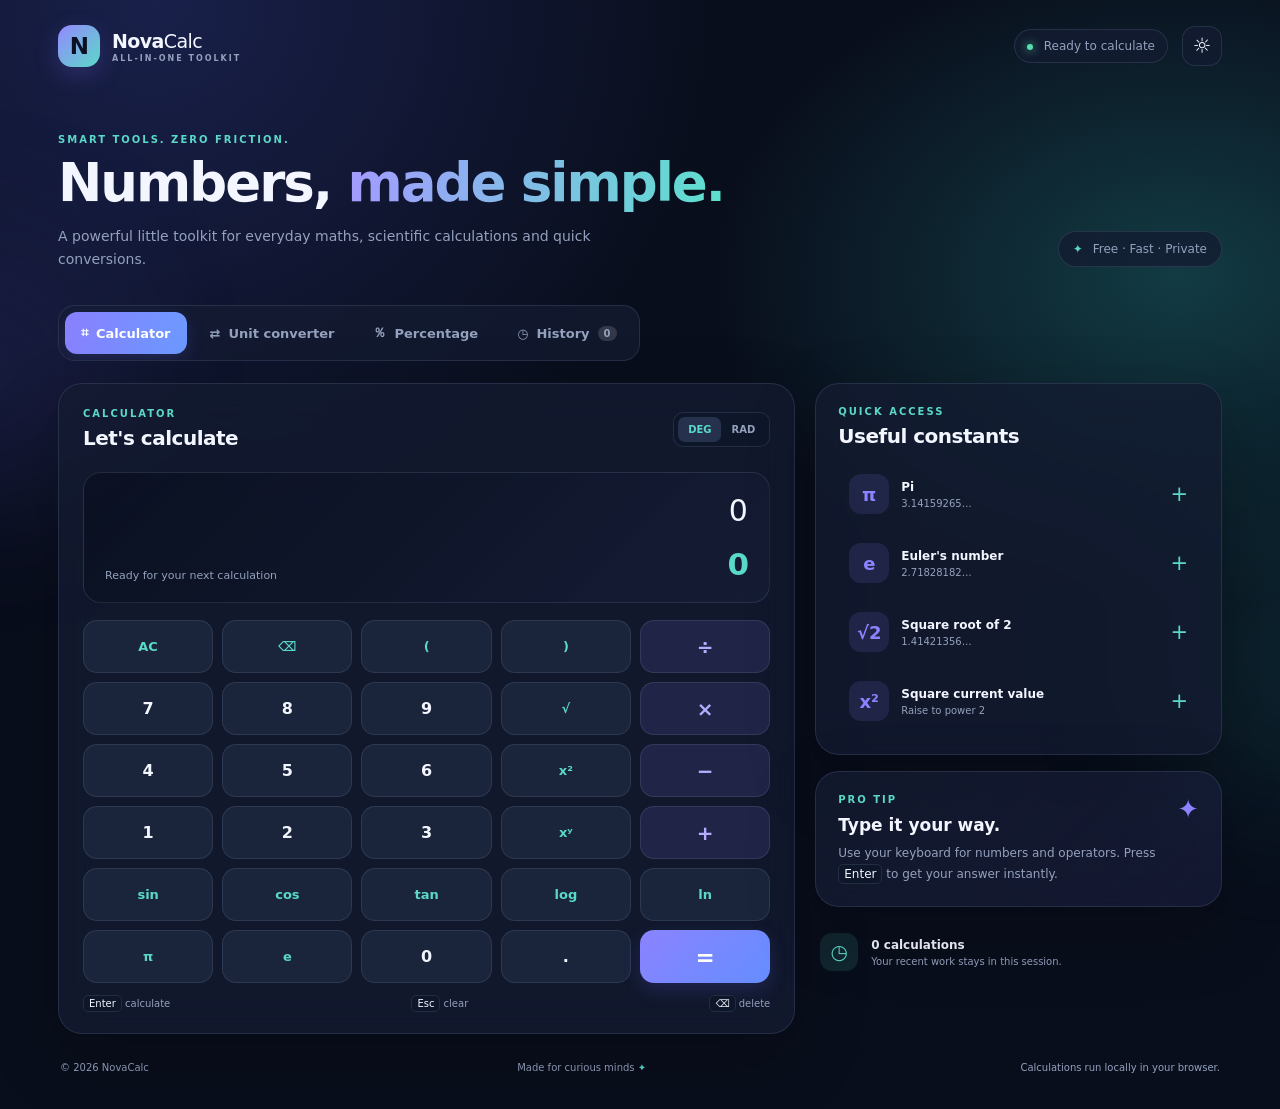
==== index.html @ 37efae39 "Add files via upload" ====
<!doctype html>
<html lang="en">
<head>
  <meta charset="utf-8">
  <meta name="viewport" content="width=device-width, initial-scale=1">
  <meta name="theme-color" content="#0b1020">
  <meta name="description" content="A polished all-in-one calculator with scientific functions, history, unit conversion and percentage tools.">
  <title>NovaCalc — All-in-One Calculator</title>
  <link rel="stylesheet" href="style.css">
  <script src="script.js" defer></script>
</head>
<body data-theme="dark">
  <div class="ambient ambient-one"></div>
  <div class="ambient ambient-two"></div>
  <header class="topbar">
    <a class="brand" href="#" aria-label="NovaCalc home">
      <span class="brand-mark">N</span>
      <span>Nova<span class="brand-light">Calc</span><small>ALL-IN-ONE TOOLKIT</small></span>
    </a>
    <div class="top-actions">
      <span class="status-pill"><span class="status-dot"></span> Ready to calculate</span>
      <button class="icon-button" id="themeToggle" aria-label="Switch to light theme" title="Switch theme">
        <span id="themeIcon">☼</span>
      </button>
    </div>
  </header>

  <main class="page-shell">
    <section class="hero">
      <div>
        <p class="eyebrow">SMART TOOLS. ZERO FRICTION.</p>
        <h1>Numbers, <span>made simple.</span></h1>
        <p class="hero-copy">A powerful little toolkit for everyday maths, scientific calculations and quick conversions.</p>
      </div>
      <div class="hero-chip"><span class="sparkle">✦</span> Free · Fast · Private</div>
    </section>

    <nav class="tabs" aria-label="Calculator tools">
      <button class="tab active" data-panel="calculator">⌗ <span>Calculator</span></button>
      <button class="tab" data-panel="converter">⇄ <span>Unit converter</span></button>
      <button class="tab" data-panel="percentage">％ <span>Percentage</span></button>
      <button class="tab" data-panel="history">◷ <span>History</span><span class="history-count" id="historyCount">0</span></button>
    </nav>

    <section class="panel active" id="calculatorPanel">
      <div class="calculator-layout">
        <article class="glass-card calculator-card">
          <div class="card-heading">
            <div><p class="eyebrow">CALCULATOR</p><h2>Let's calculate</h2></div>
            <div class="angle-switch" aria-label="Trigonometry angle mode">
              <button class="angle-option active" id="degMode">DEG</button>
              <button class="angle-option" id="radMode">RAD</button>
            </div>
          </div>
          <div class="display" aria-live="polite">
            <div class="expression" id="expression" aria-label="Expression">0</div>
            <div class="display-bottom"><span id="displayHint">Ready for your next calculation</span><output id="result">0</output></div>
          </div>
          <div class="keypad" id="keypad">
            <button class="key function" data-action="clear">AC</button>
            <button class="key function" data-action="delete" aria-label="Delete last character">⌫</button>
            <button class="key function" data-insert="(">(</button>
            <button class="key function" data-insert=")">)</button>
            <button class="key operator" data-insert="÷">÷</button>

            <button class="key" data-insert="7">7</button><button class="key" data-insert="8">8</button><button class="key" data-insert="9">9</button>
            <button class="key function" data-insert="sqrt(">√</button><button class="key operator" data-insert="×">×</button>

            <button class="key" data-insert="4">4</button><button class="key" data-insert="5">5</button><button class="key" data-insert="6">6</button>
            <button class="key function" data-insert="^2">x²</button><button class="key operator" data-insert="-">−</button>

            <button class="key" data-insert="1">1</button><button class="key" data-insert="2">2</button><button class="key" data-insert="3">3</button>
            <button class="key function" data-insert="^">xʸ</button><button class="key operator" data-insert="+">+</button>

            <button class="key function" data-insert="sin(">sin</button><button class="key function" data-insert="cos(">cos</button>
            <button class="key function" data-insert="tan(">tan</button><button class="key function" data-insert="log(">log</button>
            <button class="key function" data-insert="ln(">ln</button>

            <button class="key function" data-insert="π">π</button><button class="key function" data-insert="e">e</button>
            <button class="key" data-insert="0">0</button><button class="key" data-insert=".">.</button>
            <button class="key equals" data-action="equals">=</button>
          </div>
          <div class="calculator-footer"><span><kbd>Enter</kbd> calculate</span><span><kbd>Esc</kbd> clear</span><span><kbd>⌫</kbd> delete</span></div>
        </article>

        <aside class="side-column">
          <article class="glass-card quick-card">
            <div class="card-heading compact"><div><p class="eyebrow">QUICK ACCESS</p><h2>Useful constants</h2></div></div>
            <div class="constant-list">
              <button class="constant" data-constant="π"><span class="constant-symbol">π</span><span><b>Pi</b><small>3.14159265…</small></span><span class="constant-add">+</span></button>
              <button class="constant" data-constant="e"><span class="constant-symbol">e</span><span><b>Euler's number</b><small>2.71828182…</small></span><span class="constant-add">+</span></button>
              <button class="constant" data-constant="sqrt(2)"><span class="constant-symbol">√2</span><span><b>Square root of 2</b><small>1.41421356…</small></span><span class="constant-add">+</span></button>
              <button class="constant" data-constant="^2"><span class="constant-symbol">x²</span><span><b>Square current value</b><small>Raise to power 2</small></span><span class="constant-add">+</span></button>
            </div>
          </article>
          <article class="glass-card tip-card">
            <span class="tip-icon">✦</span><p class="eyebrow">PRO TIP</p>
            <h3>Type it your way.</h3>
            <p>Use your keyboard for numbers and operators. Press <kbd>Enter</kbd> to get your answer instantly.</p>
          </article>
          <article class="mini-stat">
            <span class="mini-stat-icon">◷</span><span><b id="miniHistoryCount">0 calculations</b><small>Your recent work stays in this session.</small></span>
          </article>
        </aside>
      </div>
    </section>

    <section class="panel" id="converterPanel">
      <article class="glass-card tool-card">
        <div class="card-heading"><div><p class="eyebrow">CONVERT WITH CONFIDENCE</p><h2>Unit converter</h2><p class="section-copy">Switch between common units in seconds.</p></div></div>
        <div class="form-grid">
          <label>Category<select id="unitCategory"><option value="length">Length</option><option value="weight">Weight / mass</option><option value="temperature">Temperature</option></select></label>
          <label>From<select id="unitFrom"></select></label>
          <label>To<select id="unitTo"></select></label>
          <label>Value<input id="unitValue" type="number" value="1" step="any" inputmode="decimal"></label>
        </div>
        <button class="primary-button" id="convertButton">Convert units <span>→</span></button>
        <div class="conversion-result"><span class="result-label">CONVERSION RESULT</span><strong id="conversionOutput">1 meter = 100 centimeters</strong><small id="conversionDetail">Enter a value and choose your units.</small></div>
      </article>
    </section>

    <section class="panel" id="percentagePanel">
      <article class="glass-card tool-card">
        <div class="card-heading"><div><p class="eyebrow">PERCENTAGE TOOLS</p><h2>Make percentages easy</h2><p class="section-copy">Discounts, changes and ratios without the mental maths.</p></div></div>
        <div class="percentage-grid">
          <section class="subtool"><span class="subtool-number">01</span><h3>Find a percentage</h3><p>What is <b>X%</b> of a number?</p><label>Percentage (%)<input id="pctRate" type="number" value="20" step="any"></label><label>Number<input id="pctNumber" type="number" value="150" step="any"></label><div class="subtool-result" id="pctResult">20% of 150 = 30</div></section>
          <section class="subtool"><span class="subtool-number">02</span><h3>Discount calculator</h3><p>Find your sale price and savings.</p><label>Original price<input id="discountPrice" type="number" value="1000" min="0" step="any"></label><label>Discount (%)<input id="discountRate" type="number" value="15" min="0" max="100" step="any"></label><div class="subtool-result" id="discountResult">Pay 850 · Save 150</div></section>
          <section class="subtool"><span class="subtool-number">03</span><h3>Percentage change</h3><p>Compare an old value to a new one.</p><label>Old value<input id="oldValue" type="number" value="80" step="any"></label><label>New value<input id="newValue" type="number" value="100" step="any"></label><div class="subtool-result" id="changeResult">25% increase</div></section>
          <section class="subtool"><span class="subtool-number">04</span><h3>Ratio calculator</h3><p>Compare two numbers as a ratio.</p><label>First value<input id="ratioA" type="number" value="12" step="any"></label><label>Second value<input id="ratioB" type="number" value="18" step="any"></label><div class="subtool-result" id="ratioResult">2 : 3</div></section>
        </div>
      </article>
    </section>

    <section class="panel" id="historyPanel">
      <article class="glass-card tool-card">
        <div class="card-heading"><div><p class="eyebrow">YOUR RECENT WORK</p><h2>Calculation history</h2><p class="section-copy">Reuse an expression or clear the list whenever you like.</p></div><button class="secondary-button" id="clearHistory">Clear history</button></div>
        <div id="historyList" class="history-list"><div class="empty-state"><span>◷</span><b>No calculations yet</b><p>Your completed calculations will appear here.</p></div></div>
      </article>
    </section>

    <footer class="footer"><span>© <span id="year"></span> NovaCalc</span><span>Made for curious minds <span class="footer-star">✦</span></span><span>Calculations run locally in your browser.</span></footer>
  </main>
  <div class="toast" id="toast" role="status" aria-live="polite"></div>
</body>
</html>
---- style.css ----
:root{color-scheme:dark;--bg:#090e1c;--panel:rgba(20,28,49,.78);--panel-solid:#121a2e;--panel-hover:rgba(42,54,83,.86);--border:rgba(163,180,221,.14);--text:#f3f6ff;--muted:#94a1bd;--accent:#8b83ff;--accent-2:#5ad8c8;--key:#1a243b;--shadow:0 24px 70px rgba(0,0,0,.22);--input:#0e1629}
*{box-sizing:border-box}html{scroll-behavior:smooth}body{margin:0;min-height:100vh;background:radial-gradient(ellipse at 12% 0%,#19204a 0,transparent 36%),radial-gradient(ellipse at 92% 25%,#123b43 0,transparent 28%),var(--bg);font-family:Inter,ui-sans-serif,system-ui,-apple-system,BlinkMacSystemFont,"Segoe UI",sans-serif;color:var(--text);transition:background .25s,color .25s;overflow-x:hidden}body[data-theme="light"]{color-scheme:light;--bg:#f1f4fb;--panel:rgba(255,255,255,.8);--panel-solid:#fff;--panel-hover:#f1f2ff;--border:rgba(56,70,110,.15);--text:#1a2440;--muted:#6c7894;--accent:#6559e8;--accent-2:#078f8b;--key:#edf0fa;--shadow:0 24px 70px rgba(49,64,113,.12);--input:#f6f7fc;background:radial-gradient(ellipse at 12% 0%,#e1e5ff 0,transparent 36%),radial-gradient(ellipse at 92% 25%,#d9f6f0 0,transparent 28%),var(--bg)}
button,input,select{font:inherit}button{cursor:pointer}button:focus-visible,input:focus-visible,select:focus-visible{outline:2px solid var(--accent);outline-offset:3px}.ambient{position:fixed;pointer-events:none;filter:blur(90px);opacity:.14;border-radius:50%;z-index:-1}.ambient-one{width:240px;height:240px;background:#7769ff;top:28%;left:-140px}.ambient-two{width:260px;height:260px;background:#2edac2;right:-150px;top:58%}.topbar{max-width:1220px;margin:auto;padding:25px 28px;display:flex;align-items:center;justify-content:space-between;gap:20px}.brand{display:flex;align-items:center;gap:12px;text-decoration:none;color:var(--text);font-weight:800;letter-spacing:-.6px;font-size:19px}.brand-mark{display:grid;place-items:center;width:42px;height:42px;border-radius:14px;background:linear-gradient(135deg,#9488ff,#5bd9c8);color:#0b1122;font-size:23px;box-shadow:0 8px 24px #766fff38}.brand-light{font-weight:500}.brand small{display:block;color:var(--muted);font-size:8px;letter-spacing:2px;margin-top:2px}.top-actions{display:flex;align-items:center;gap:14px}.status-pill{font-size:12px;color:var(--muted);border:1px solid var(--border);padding:9px 12px;border-radius:100px;background:var(--panel)}.status-dot{display:inline-block;width:6px;height:6px;border-radius:50%;background:#57dfad;margin-right:7px;box-shadow:0 0 10px #57dfad}.icon-button{width:40px;height:40px;border-radius:13px;border:1px solid var(--border);background:var(--panel);color:var(--text);font-size:21px}.page-shell{max-width:1220px;margin:auto;padding:15px 28px 28px}.hero{display:flex;align-items:flex-end;justify-content:space-between;gap:20px;margin:27px 0 34px}.eyebrow{font-size:10px;letter-spacing:2px;font-weight:800;color:var(--accent-2);margin:0 0 10px}.hero h1{font-size:clamp(34px,5vw,53px);letter-spacing:-2px;line-height:1.06;margin:0;font-weight:800}.hero h1 span{background:linear-gradient(90deg,#a39bff,#5de0cd);-webkit-background-clip:text;background-clip:text;color:transparent}.hero-copy,.section-copy{color:var(--muted);line-height:1.65;max-width:580px;font-size:14px;margin:14px 0 0}.hero-chip{white-space:nowrap;font-size:12px;color:var(--muted);padding:10px 14px;border:1px solid var(--border);background:var(--panel);border-radius:100px;margin-bottom:4px}.sparkle,.footer-star{color:var(--accent-2);margin-right:6px}.tabs{display:flex;gap:7px;padding:6px;border:1px solid var(--border);border-radius:17px;background:var(--panel);width:max-content;max-width:100%;margin-bottom:22px;overflow-x:auto}.tab{border:0;background:transparent;color:var(--muted);padding:12px 16px;border-radius:12px;font-weight:650;font-size:13px;white-space:nowrap;display:flex;align-items:center;gap:8px}.tab.active{background:linear-gradient(110deg,#8a7fff,#6b9bff);color:#fff;box-shadow:0 6px 18px #716aff30}.history-count{font-size:10px;border-radius:100px;background:#ffffff24;padding:2px 6px}.panel{display:none}.panel.active{display:block;animation:fade-in .22s ease}@keyframes fade-in{from{opacity:0;transform:translateY(5px)}to{opacity:1;transform:translateY(0)}}.calculator-layout{display:grid;grid-template-columns:minmax(0,1.45fr) minmax(270px,.8fr);gap:20px}.glass-card{border:1px solid var(--border);background:var(--panel);backdrop-filter:blur(18px);-webkit-backdrop-filter:blur(18px);border-radius:24px;box-shadow:var(--shadow)}.calculator-card{padding:24px}.card-heading{display:flex;align-items:center;justify-content:space-between;gap:16px;margin-bottom:22px}.card-heading h2{font-size:20px;letter-spacing:-.5px;margin:0}.card-heading .eyebrow{margin-bottom:7px}.angle-switch{display:flex;background:var(--input);border:1px solid var(--border);border-radius:10px;padding:4px}.angle-option{border:0;background:transparent;color:var(--muted);font-size:10px;font-weight:800;padding:7px 10px;border-radius:7px}.angle-option.active{background:var(--panel-hover);color:var(--accent-2)}.display{border:1px solid var(--border);background:linear-gradient(135deg,rgba(8,13,28,.65),rgba(28,36,65,.42));border-radius:18px;padding:20px 21px;margin-bottom:17px;min-height:125px;display:flex;flex-direction:column;justify-content:space-between;gap:18px;overflow:hidden}body[data-theme="light"] .display{background:linear-gradient(135deg,#f8f9ff,#e9edfb)}.expression{font-size:clamp(21px,3vw,30px);font-weight:500;text-align:right;overflow-wrap:anywhere;min-height:34px;letter-spacing:.3px}.display-bottom{display:flex;align-items:flex-end;justify-content:space-between;gap:12px}.display-bottom span{font-size:11px;color:var(--muted)}.display-bottom output{font-size:clamp(22px,3vw,31px);font-weight:750;letter-spacing:-.8px;color:var(--accent-2);text-align:right;overflow-wrap:anywhere}.keypad{display:grid;grid-template-columns:repeat(5,minmax(0,1fr));gap:9px}.key{border:1px solid var(--border);background:var(--key);color:var(--text);min-height:53px;border-radius:14px;font-size:16px;font-weight:650;transition:transform .12s,background .12s,border-color .12s}.key:hover{background:var(--panel-hover);transform:translateY(-1px);border-color:#8a83ff6b}.key:active{transform:scale(.97)}.key.function{color:var(--accent-2);font-size:13px}.key.operator{background:rgba(139,131,255,.13);color:#b4adff;font-size:20px}.key.equals{background:linear-gradient(135deg,#8b83ff,#648dff);color:white;border:0;font-size:23px;box-shadow:0 7px 18px #6f6aff2c}.calculator-footer{display:flex;justify-content:space-between;gap:8px;flex-wrap:wrap;margin-top:15px;color:var(--muted);font-size:10px}kbd{font:inherit;border:1px solid var(--border);border-radius:5px;padding:2px 5px;background:var(--input);color:var(--text)}.side-column{display:flex;flex-direction:column;gap:16px}.quick-card{padding:22px}.card-heading.compact{margin-bottom:15px}.constant-list{display:grid;gap:7px}.constant{display:flex;align-items:center;gap:12px;text-align:left;border:1px solid transparent;border-radius:13px;padding:10px;background:transparent;color:var(--text)}.constant:hover{background:var(--panel-hover);border-color:var(--border)}.constant-symbol{display:grid;place-items:center;width:40px;height:40px;flex-shrink:0;border-radius:12px;background:rgba(139,131,255,.13);color:var(--accent);font-size:18px;font-weight:750}.constant b,.mini-stat b{display:block;font-size:12px}.constant small,.mini-stat small{display:block;color:var(--muted);font-size:10px;margin-top:4px}.constant-add{margin-left:auto;color:var(--accent-2);font-size:21px}.tip-card{padding:22px;position:relative;overflow:hidden;background:linear-gradient(135deg,var(--panel),rgba(98,94,195,.13))}.tip-icon{float:right;font-size:26px;color:var(--accent)}.tip-card h3{font-size:17px;margin:0 0 8px}.tip-card p:last-child{color:var(--muted);font-size:12px;line-height:1.7;margin:0}.mini-stat{display:flex;align-items:center;gap:13px;padding:10px 5px}.mini-stat-icon{display:grid;place-items:center;width:38px;height:38px;border-radius:12px;background:rgba(90,216,200,.12);color:var(--accent-2);font-size:20px}.tool-card{padding:clamp(20px,4vw,32px)}.tool-card>.card-heading{margin-bottom:26px}.form-grid{display:grid;grid-template-columns:repeat(2,minmax(0,1fr));gap:18px}.form-grid label,.subtool label{display:grid;gap:8px;color:var(--muted);font-size:12px;font-weight:650}.form-grid input,.form-grid select,.subtool input{width:100%;min-width:0;border:1px solid var(--border);border-radius:11px;padding:12px 13px;background:var(--input);color:var(--text);outline:none}.primary-button,.secondary-button{border:0;border-radius:12px;padding:13px 18px;font-weight:750;font-size:13px}.primary-button{margin-top:22px;background:linear-gradient(110deg,#8b83ff,#5d9cff);color:white;box-shadow:0 8px 22px #6f6aff25}.primary-button span{margin-left:8px}.secondary-button{background:var(--key);border:1px solid var(--border);color:var(--text)}.conversion-result{margin-top:24px;padding:24px;border:1px solid var(--border);border-radius:17px;background:linear-gradient(120deg,rgba(139,131,255,.12),rgba(90,216,200,.07));display:grid;gap:9px}.result-label{font-size:10px;letter-spacing:1.8px;color:var(--accent-2);font-weight:800}.conversion-result strong{font-size:clamp(20px,3vw,28px);overflow-wrap:anywhere}.conversion-result small{font-size:12px;color:var(--muted)}.percentage-grid{display:grid;grid-template-columns:repeat(2,minmax(0,1fr));gap:15px}.subtool{border:1px solid var(--border);background:rgba(10,16,31,.18);border-radius:17px;padding:20px;display:flex;flex-direction:column;gap:13px}.subtool-number{color:var(--accent-2);font-size:10px;font-weight:800;letter-spacing:1.5px}.subtool h3{font-size:17px;margin:0}.subtool p{font-size:12px;color:var(--muted);margin:-7px 0 2px;line-height:1.6}.subtool p b{color:var(--text)}.subtool-result{padding:13px;border-radius:11px;background:rgba(90,216,200,.1);color:var(--accent-2);font-size:13px;font-weight:750;overflow-wrap:anywhere}.history-list{display:grid;gap:9px}.history-item{display:flex;align-items:center;gap:14px;padding:15px;border:1px solid var(--border);border-radius:14px;background:rgba(10,16,31,.16)}.history-item .history-symbol{display:grid;place-items:center;width:37px;height:37px;border-radius:11px;background:rgba(139,131,255,.14);color:var(--accent);flex-shrink:0}.history-details{min-width:0;flex:1}.history-expression{font-size:12px;color:var(--muted);overflow-wrap:anywhere}.history-result{font-size:17px;font-weight:750;margin-top:4px;overflow-wrap:anywhere}.history-use{border:1px solid var(--border);background:var(--key);color:var(--text);border-radius:9px;padding:8px 11px;font-size:11px}.empty-state{text-align:center;padding:50px 20px;color:var(--muted)}.empty-state span{font-size:30px;color:var(--accent);display:block;margin-bottom:12px}.empty-state b{color:var(--text);font-size:15px}.empty-state p{font-size:12px}.footer{display:flex;justify-content:space-between;align-items:center;gap:12px;flex-wrap:wrap;padding:28px 2px 8px;color:var(--muted);font-size:10px}.toast{position:fixed;bottom:24px;left:50%;transform:translate(-50%,20px);opacity:0;pointer-events:none;z-index:20;padding:12px 17px;border-radius:12px;background:var(--panel-solid);border:1px solid var(--border);box-shadow:var(--shadow);font-size:12px;transition:opacity .2s,transform .2s;max-width:calc(100% - 32px)}.toast.show{opacity:1;transform:translate(-50%,0)}@media(max-width:850px){.calculator-layout{grid-template-columns:minmax(0,1fr)}.side-column{display:grid;grid-template-columns:repeat(2,minmax(0,1fr))}.mini-stat{grid-column:1/-1}.hero{align-items:flex-start;flex-direction:column}.hero-chip{margin:0}}@media(max-width:580px){.topbar{padding:17px 16px}.status-pill{display:none}.page-shell{padding:10px 14px 22px}.hero{margin:22px 0 25px}.hero h1{letter-spacing:-1.5px}.tabs{width:100%;border-radius:14px}.tab{padding:11px 12px}.tab span:not(.history-count){font-size:12px}.calculator-card{padding:16px;border-radius:19px}.keypad{gap:6px}.key{min-height:48px;border-radius:11px}.display{padding:16px;min-height:112px}.side-column{grid-template-columns:1fr}.mini-stat{grid-column:auto}.form-grid,.percentage-grid{grid-template-columns:1fr}.card-heading{align-items:flex-start}.tool-card{padding:19px}.card-heading h2{font-size:19px}.footer{justify-content:center;text-align:center;flex-direction:column;gap:7px}}@media(prefers-reduced-motion:reduce){*,*::before,*::after{scroll-behavior:auto!important;animation:none!important;transition:none!important}}
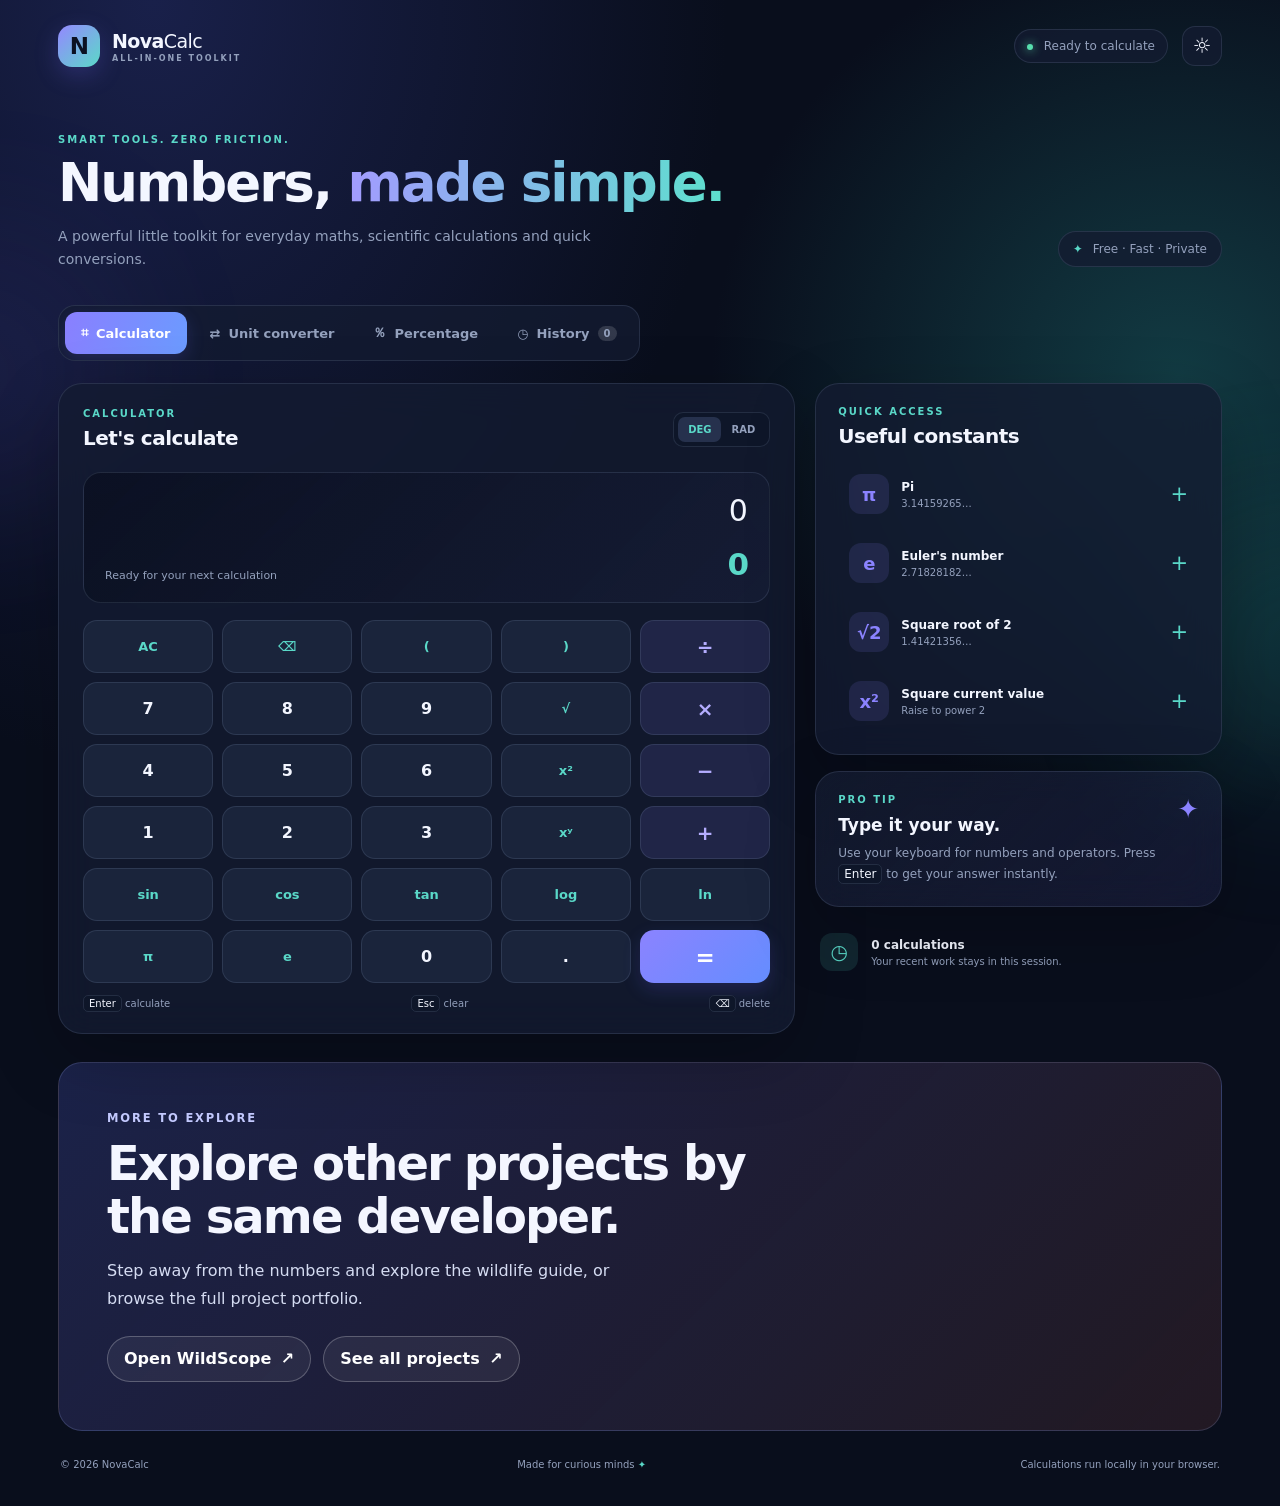
==== commit 2fee0006: "Add related projects section" ====
--- a/index.html
+++ b/index.html
@@ -138,7 +138,7 @@
       </article>
     </section>
 
-    <footer class="footer"><span>© <span id="year"></span> NovaCalc</span><span>Made for curious minds <span class="footer-star">✦</span></span><span>Calculations run locally in your browser.</span></footer>
+    <style>.project-crosslink{margin:1.75rem 0 0;padding:clamp(1.5rem,5vw,3rem);border:1px solid rgba(170,190,255,.18);border-radius:24px;background:linear-gradient(135deg,rgba(98,115,255,.2),rgba(255,125,99,.1));color:#f4f6ff}.project-crosslink .crosslink-label{margin:0 0 .75rem;color:#c4caff;font-size:.72rem;font-weight:700;letter-spacing:.16em;text-transform:uppercase}.project-crosslink h2{max-width:700px;margin:0;font-size:clamp(1.8rem,4vw,3rem);line-height:1.1;letter-spacing:-.04em}.project-crosslink .crosslink-copy{max-width:560px;margin:.9rem 0 1.5rem;color:#d5dcf2;line-height:1.7}.project-crosslink .crosslink-actions{display:flex;flex-wrap:wrap;gap:.75rem}.project-crosslink .crosslink-actions a{display:inline-flex;align-items:center;gap:.6rem;min-height:46px;padding:.7rem 1rem;border:1px solid rgba(255,255,255,.24);border-radius:999px;background:rgba(255,255,255,.06);color:#fff;text-decoration:none;font-weight:700}.project-crosslink .crosslink-actions a:hover,.project-crosslink .crosslink-actions a:focus-visible{background:#fff;color:#17192b}@media(max-width:600px){.project-crosslink{border-radius:18px}.project-crosslink .crosslink-actions{align-items:stretch;flex-direction:column}.project-crosslink .crosslink-actions a{justify-content:space-between}}</style><section class="project-crosslink" aria-labelledby="crosslink-title"><p class="crosslink-label">More to explore</p><h2 id="crosslink-title">Explore other projects by the same developer.</h2><p class="crosslink-copy">Step away from the numbers and explore the wildlife guide, or browse the full project portfolio.</p><div class="crosslink-actions"><a href="https://ayushghosh20088002-web.github.io/wildscope/">Open WildScope <span aria-hidden="true">↗</span></a><a href="https://ayushghosh20088002-web.github.io/?v=c870721#work">See all projects <span aria-hidden="true">↗</span></a></div></section><footer class="footer"><span>© <span id="year"></span> NovaCalc</span><span>Made for curious minds <span class="footer-star">✦</span></span><span>Calculations run locally in your browser.</span></footer>
   </main>
   <div class="toast" id="toast" role="status" aria-live="polite"></div>
 </body>
